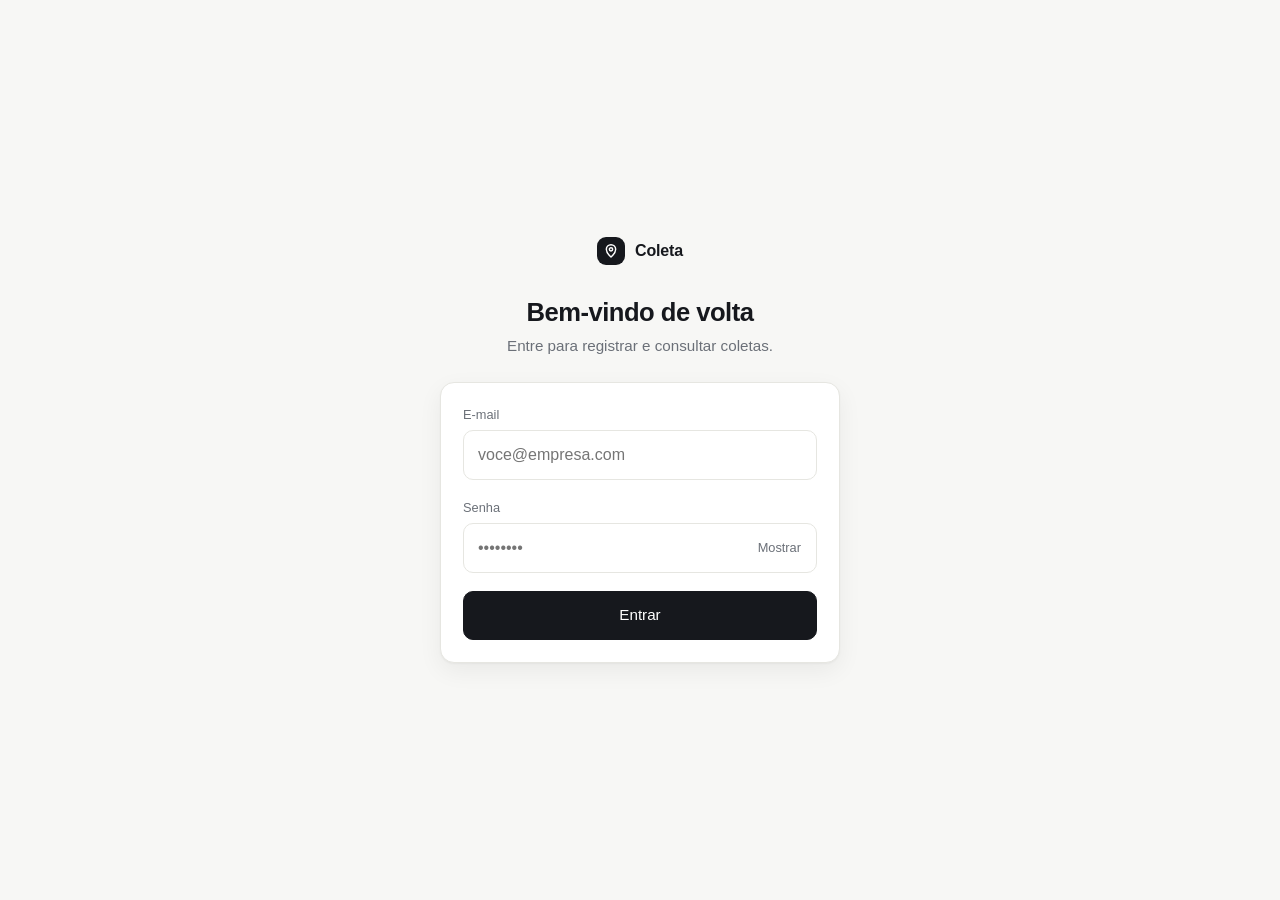
==== index.html @ 0e1c36cd "sistema web pra treinamento coleta de informaçoes de opperaçao de campo nas unidades" ====
<!DOCTYPE html>
<html lang="pt-BR">

<head>
    <meta charset="UTF-8" />
    <meta name="viewport" content="width=device-width, initial-scale=1.0, viewport-fit=cover" />
    <meta name="theme-color" content="#f7f7f5" />
    <title>Entrar · Coleta</title>
    <link rel="manifest" href="manifest.json" />
    <link rel="stylesheet" href="css/style.css" />
</head>

<body>
    <main class="login-wrap">
        <div class="login-box">
            <div class="brand">
                <span class="brand-mark"><svg viewBox="0 0 24 24" fill="none" stroke="currentColor" stroke-width="2.2" stroke-linecap="round" stroke-linejoin="round"><path d="M12 21s-7-6.2-7-11.5a7 7 0 0 1 14 0C19 14.800 12 21 12 21z"/><circle cx="12" cy="9.5" r="2.5"/></svg></span>
                Coleta
            </div>
            <h1>Bem-vindo de volta</h1>
            <p class="sub">Entre para registrar e consultar coletas.</p>

            <form id="formLogin" class="card" novalidate>
                <div id="erro" class="erro-msg" hidden></div>
                <div class="campo">
                    <label for="email">E-mail</label>
                    <input type="email" id="email" autocomplete="username" placeholder="voce@empresa.com" required />
                </div>
                <div class="campo">
                    <label for="senha">Senha</label>
                    <div class="pw">
                        <input type="password" id="senha" autocomplete="current-password" placeholder="••••••••" required />
                        <button type="button" id="verSenha">Mostrar</button>
                    </div>
                </div>
                <button type="submit" id="btnEntrar" class="btn primary block">Entrar</button>
            </form>
        </div>
    </main>

    <script src="js/common.js"></script>
    <script src="js/login.js"></script>
</body>

</html>
---- css/style.css ----
:root {
  --bg: #f7f7f5;
  --surface: #ffffff;
  --surface-2: #f1f1ee;
  --border: #e6e6e1;
  --text: #16181d;
  --muted: #6b7078;
  --primary: #16181d;
  --primary-text: #ffffff;
  --accent: #0d9488;
  --accent-soft: #e0f4f1;
  --warn: #b45309;
  --warn-soft: #fdf1dc;
  --danger: #b42318;
  --danger-soft: #fde8e6;
  --radius: 14px;
  --shadow: 0 1px 2px rgba(20, 20, 20, .04), 0 8px 24px rgba(20, 20, 20, .06);
  --font: "Inter", -apple-system, BlinkMacSystemFont, "Segoe UI", Roboto, sans-serif;
}

@media (prefers-color-scheme: dark) {
  :root {
    --bg: #0e0f12;
    --surface: #17181c;
    --surface-2: #1f2025;
    --border: #2a2c32;
    --text: #ececea;
    --muted: #8d9199;
    --primary: #ececea;
    --primary-text: #0e0f12;
    --accent: #2dd4bf;
    --accent-soft: #12302d;
    --warn: #f5b14a;
    --warn-soft: #34270f;
    --danger: #ff8a80;
    --danger-soft: #3a1714;
    --shadow: 0 1px 2px rgba(0, 0, 0, .4), 0 8px 24px rgba(0, 0, 0, .35);
  }
}

* { margin: 0; padding: 0; box-sizing: border-box; }

body {
  font-family: var(--font);
  background: var(--bg);
  color: var(--text);
  min-height: 100vh;
  line-height: 1.5;
  -webkit-font-smoothing: antialiased;
}

[hidden] { display: none !important; }

/* ---------- layout ---------- */
.app { max-width: 560px; margin: 0 auto; padding: 0 16px 48px; }
.app.wide { max-width: 1040px; }

.topbar {
  display: flex; align-items: center; justify-content: space-between;
  padding: 20px 0 16px; gap: 12px;
}
.brand { display: flex; align-items: center; gap: 10px; font-weight: 600; letter-spacing: -.01em; }
.brand-mark {
  width: 28px; height: 28px; border-radius: 9px; background: var(--primary);
  display: grid; place-items: center; color: var(--primary-text);
}
.brand-mark svg { width: 16px; height: 16px; }

.nav { display: flex; align-items: center; gap: 4px; }
.nav a, .nav button {
  font: inherit; font-size: .88rem; color: var(--muted); text-decoration: none;
  padding: 7px 12px; border-radius: 999px; border: 0; background: none; cursor: pointer;
}
.nav a:hover, .nav button:hover { background: var(--surface-2); color: var(--text); }
.nav a.ativo { background: var(--surface-2); color: var(--text); font-weight: 500; }

.page-head { margin: 8px 0 24px; }
.page-head h1 { font-size: 1.65rem; letter-spacing: -.02em; font-weight: 600; }
.page-head p { color: var(--muted); font-size: .95rem; margin-top: 2px; }

/* ---------- cards ---------- */
.card {
  background: var(--surface); border: 1px solid var(--border);
  border-radius: var(--radius); box-shadow: var(--shadow); padding: 22px;
}

/* ---------- chips ---------- */
.chip {
  display: inline-flex; align-items: center; gap: 6px; font-size: .75rem; font-weight: 500;
  padding: 4px 10px; border-radius: 999px; background: var(--surface-2); color: var(--muted);
}
.chip::before { content: ""; width: 6px; height: 6px; border-radius: 50%; background: currentColor; }
.chip.online, .chip.enviado { background: var(--accent-soft); color: var(--accent); }
.chip.offline, .chip.pendente { background: var(--warn-soft); color: var(--warn); }

/* ---------- forms ---------- */
.campo { margin-bottom: 18px; }
.campo label, .rotulo {
  display: block; font-size: .8rem; font-weight: 500; color: var(--muted); margin-bottom: 6px;
}
.campo label .opc { font-weight: 400; opacity: .7; }

input[type="text"], input[type="email"], input[type="password"], input[type="date"],
input[type="search"], select, textarea {
  width: 100%; font: inherit; font-size: 1rem; color: var(--text);
  background: var(--surface); border: 1px solid var(--border); border-radius: 10px;
  padding: 12px 14px; transition: border-color .15s, box-shadow .15s;
}
textarea { resize: vertical; min-height: 92px; }
input:focus, select:focus, textarea:focus {
  outline: none; border-color: var(--accent); box-shadow: 0 0 0 3px var(--accent-soft);
}
.grid-2 { display: grid; grid-template-columns: 1fr 1fr; gap: 12px; }
@media (max-width: 480px) { .grid-2 { grid-template-columns: 1fr; } }

/* ---------- buttons ---------- */
.btn {
  font: inherit; font-size: .95rem; font-weight: 500; cursor: pointer;
  display: inline-flex; align-items: center; justify-content: center; gap: 8px;
  padding: 12px 18px; border-radius: 10px; border: 1px solid var(--border);
  background: var(--surface); color: var(--text); text-decoration: none;
  transition: transform .1s, background .15s, opacity .15s;
}
.btn:hover { background: var(--surface-2); }
.btn:active { transform: scale(.98); }
.btn svg { width: 16px; height: 16px; flex: none; }
.btn.primary { background: var(--primary); color: var(--primary-text); border-color: var(--primary); }
.btn.primary:hover { opacity: .88; }
.btn.block { width: 100%; }
.btn:disabled { opacity: .5; cursor: not-allowed; }

/* ---------- localização ---------- */
.geo {
  display: flex; align-items: center; gap: 12px; padding: 12px 14px;
  border: 1px dashed var(--border); border-radius: 10px; background: var(--surface-2);
}
.geo.ok { border-style: solid; border-color: var(--accent); background: var(--accent-soft); }
.geo-info { flex: 1; min-width: 0; font-size: .88rem; }
.geo-info small { display: block; color: var(--muted); font-size: .78rem; }
.geo .btn { padding: 8px 12px; font-size: .85rem; }

/* ---------- fotos ---------- */
.dropzone {
  display: flex; flex-direction: column; align-items: center; gap: 4px; text-align: center;
  padding: 20px; border: 1px dashed var(--border); border-radius: 10px; cursor: pointer;
  color: var(--muted); font-size: .88rem; transition: background .15s, border-color .15s;
}
.dropzone:hover { background: var(--surface-2); border-color: var(--muted); }
.dropzone svg { width: 22px; height: 22px; }
.dropzone input { display: none; }
.preview { display: flex; flex-wrap: wrap; gap: 8px; margin-top: 10px; }
.preview .thumb { position: relative; }
.preview img { width: 72px; height: 72px; object-fit: cover; border-radius: 10px; border: 1px solid var(--border); display: block; }
.preview .thumb button {
  position: absolute; top: -6px; right: -6px; width: 20px; height: 20px; border-radius: 50%;
  border: 0; background: var(--primary); color: var(--primary-text); font-size: 12px; cursor: pointer; line-height: 1;
}

/* ---------- sincronização ---------- */
.sync {
  margin-top: 20px; display: flex; align-items: center; justify-content: space-between; gap: 12px;
  padding: 14px 18px; border-radius: var(--radius); border: 1px solid var(--border); background: var(--surface);
  font-size: .9rem; color: var(--muted);
}
.sync strong { color: var(--text); }

/* ---------- toast ---------- */
.toast {
  position: fixed; left: 50%; bottom: 24px; transform: translate(-50%, 20px); opacity: 0;
  background: var(--primary); color: var(--primary-text); padding: 11px 18px; border-radius: 999px;
  font-size: .88rem; box-shadow: var(--shadow); pointer-events: none; transition: all .25s; z-index: 50;
  max-width: calc(100vw - 32px);
}
.toast.show { opacity: 1; transform: translate(-50%, 0); }
.toast.erro { background: var(--danger); color: #fff; }

/* ---------- login ---------- */
.login-wrap { min-height: 100vh; display: grid; place-items: center; padding: 24px 16px; }
.login-box { width: 100%; max-width: 400px; }
.login-box .brand { justify-content: center; margin-bottom: 28px; }
.login-box h1 { font-size: 1.6rem; letter-spacing: -.02em; font-weight: 600; text-align: center; }
.login-box .sub { text-align: center; color: var(--muted); margin: 4px 0 24px; font-size: .95rem; }
.erro-msg { color: var(--danger); background: var(--danger-soft); padding: 10px 12px; border-radius: 10px; font-size: .86rem; margin-bottom: 16px; }
.pw { position: relative; }
.pw button {
  position: absolute; right: 8px; top: 50%; transform: translateY(-50%); border: 0; background: none;
  color: var(--muted); font: inherit; font-size: .8rem; cursor: pointer; padding: 6px 8px;
}

/* ---------- relatório ---------- */
.stats { display: grid; grid-template-columns: repeat(4, 1fr); gap: 12px; margin-bottom: 20px; }
@media (max-width: 720px) { .stats { grid-template-columns: repeat(2, 1fr); } }
.stat { background: var(--surface); border: 1px solid var(--border); border-radius: var(--radius); padding: 16px 18px; }
.stat span { font-size: .78rem; color: var(--muted); }
.stat strong { display: block; font-size: 1.7rem; font-weight: 600; letter-spacing: -.02em; margin-top: 2px; }

.filtros { display: grid; grid-template-columns: 2fr 1fr 1fr 1fr auto; gap: 10px; margin-bottom: 16px; align-items: center; }
@media (max-width: 860px) { .filtros { grid-template-columns: 1fr 1fr; } .filtros input[type="search"] { grid-column: 1 / -1; } }
.filtros input, .filtros select { padding: 10px 12px; font-size: .9rem; }

.tabela-wrap { overflow-x: auto; padding: 0; }
table { width: 100%; border-collapse: collapse; font-size: .9rem; }
th { text-align: left; font-weight: 500; font-size: .76rem; color: var(--muted); padding: 12px 16px; border-bottom: 1px solid var(--border); white-space: nowrap; }
td { padding: 14px 16px; border-bottom: 1px solid var(--border); vertical-align: middle; }
tbody tr:last-child td { border-bottom: 0; }
tbody tr:hover { background: var(--surface-2); }
td .sub { display: block; color: var(--muted); font-size: .78rem; }
td a { color: var(--accent); text-decoration: none; }
td a:hover { text-decoration: underline; }
.vazio { padding: 56px 16px; text-align: center; color: var(--muted); }
.vazio strong { display: block; color: var(--text); margin-bottom: 4px; }
.acoes-linha { display: flex; gap: 8px; }
.btn.sm { padding: 8px 12px; font-size: .82rem; }

/* ---------- detalhe (modal) ---------- */
.modal {
  position: fixed; inset: 0; z-index: 40; background: rgba(15, 15, 15, .45);
  display: flex; align-items: flex-end; justify-content: center; padding: 0; overflow-y: auto;
}
@media (min-width: 640px) { .modal { align-items: center; padding: 32px 16px; } }
.modal-card {
  width: 100%; max-width: 680px; max-height: 100%; overflow-y: auto;
  background: var(--surface); border: 1px solid var(--border); box-shadow: var(--shadow);
  border-radius: var(--radius) var(--radius) 0 0; padding: 22px;
}
@media (min-width: 640px) { .modal-card { border-radius: var(--radius); } }
.modal-head { display: flex; justify-content: space-between; align-items: flex-start; gap: 12px; margin-bottom: 18px; }
.modal-head h2 { font-size: 1.3rem; letter-spacing: -.02em; font-weight: 600; margin-bottom: 6px; }
.modal-card h3 { font-size: .78rem; font-weight: 500; color: var(--muted); margin: 22px 0 8px; }
.det-campos { display: grid; grid-template-columns: 1fr 1fr; gap: 14px 16px; }
@media (max-width: 480px) { .det-campos { grid-template-columns: 1fr; } }
.det-campos dt { font-size: .76rem; color: var(--muted); }
.det-campos dd { font-size: .95rem; }
.det-campos a { color: var(--accent); text-decoration: none; }
.det-campos small { color: var(--muted); }
.det-parecer { white-space: pre-wrap; background: var(--surface-2); border-radius: 10px; padding: 12px 14px; font-size: .95rem; }
.det-fotos { display: grid; grid-template-columns: repeat(auto-fill, minmax(140px, 1fr)); gap: 10px; }
.det-fotos img { width: 100%; aspect-ratio: 4 / 3; object-fit: cover; border-radius: 10px; border: 1px solid var(--border); cursor: zoom-in; }
.sem-fotos { color: var(--muted); font-size: .9rem; }
.zoom {
  position: fixed; inset: 0; z-index: 60; background: rgba(0, 0, 0, .88);
  display: grid; place-items: center; padding: 16px; cursor: zoom-out;
}
.zoom img { max-width: 100%; max-height: 100%; border-radius: 8px; }

/* ---------- detalhe: melhorias, ações e impressão ---------- */
.modal-head { position: sticky; top: -22px; z-index: 1; background: var(--surface); margin: -22px -22px 18px; padding: 22px 22px 14px; border-bottom: 1px solid var(--border); }
.btn-x { width: 34px; height: 34px; border-radius: 50%; border: 0; background: var(--surface-2); color: var(--text); font-size: 1.3rem; line-height: 1; cursor: pointer; flex: none; }
.btn-x:hover { opacity: .75; }
.modal-acoes { display: flex; gap: 10px; margin-top: 24px; padding-top: 18px; border-top: 1px solid var(--border); }
.modal-acoes .btn { flex: 1; }
.btn.whats { background: #1fa855; border-color: #1fa855; color: #fff; }
.btn.whats:hover { background: #198f48; }

@media print {
  :root { --bg: #fff; --surface: #fff; --surface-2: #f3f3f1; --border: #ddd; --text: #000; --muted: #555; --accent: #0d6f66; --accent-soft: #e0f4f1; --warn: #8a4300; --warn-soft: #fdf1dc; }
  body > *:not(#modal) { display: none !important; }
  .no-print { display: none !important; }
  .modal { position: static; display: block; background: none; padding: 0; overflow: visible; }
  .modal-card { max-width: none; max-height: none; overflow: visible; border: 0; box-shadow: none; padding: 0; border-radius: 0; }
  .modal-head { position: static; margin: 0 0 16px; padding: 0 0 12px; }
  .det-fotos { grid-template-columns: repeat(3, 1fr); }
  .det-fotos img { break-inside: avoid; }
}

/* ---------- mobile: relatório em cartões ---------- */
@media (max-width: 720px) {
  .app { padding: 0 14px 40px; }
  .nav a, .nav button { padding: 7px 10px; }

  .filtros { grid-template-columns: 1fr 1fr; }
  .filtros #btnPdf { grid-column: 1 / -1; }
  .filtros input[type="date"] { min-width: 0; }

  .card.tabela-wrap { background: none; border: 0; box-shadow: none; overflow: visible; }
  table, tbody { display: block; }
  thead { display: none; }

  tbody tr {
    display: grid; grid-template-columns: 1fr auto; gap: 4px 12px; align-items: center;
    background: var(--surface); border: 1px solid var(--border); border-radius: var(--radius);
    box-shadow: var(--shadow); padding: 16px; margin-bottom: 12px;
  }
  tbody tr:hover { background: var(--surface); }
  td { display: block; padding: 0; border: 0; }

  .c-unidade { grid-column: 1; grid-row: 1; font-weight: 600; font-size: 1.05rem; letter-spacing: -.01em; }
  .c-status { grid-column: 2; grid-row: 1; justify-self: end; }
  .c-cidade { grid-column: 1 / -1; grid-row: 2; color: var(--muted); font-size: .9rem; }
  .c-data { grid-column: 1; grid-row: 3; font-size: .85rem; margin-top: 6px; }
  .c-data .sub { display: inline; margin-left: 6px; }
  .c-local { grid-column: 2; grid-row: 3; justify-self: end; font-size: .82rem; margin-top: 6px; }
  .c-acoes { grid-column: 1 / -1; grid-row: 4; margin-top: 12px; }
  .acoes-linha .btn { flex: 1; padding: 10px 12px; font-size: .88rem; }

  .vazio { background: var(--surface); border: 1px solid var(--border); border-radius: var(--radius); }
}

/* ---------- rodapé: barra de navegação inferior (mobile) ---------- */
.bottom-nav { display: none; }

@media (max-width: 720px) {
  .topbar .nav { display: none; }
  .app { padding-bottom: calc(96px + env(safe-area-inset-bottom)); }

  .bottom-nav {
    display: grid; grid-template-columns: repeat(3, 1fr); gap: 4px;
    position: fixed; left: 12px; right: 12px; bottom: calc(10px + env(safe-area-inset-bottom)); z-index: 30;
    padding: 6px; border-radius: 20px; border: 1px solid var(--border);
    background: color-mix(in srgb, var(--surface) 88%, transparent);
    -webkit-backdrop-filter: blur(14px); backdrop-filter: blur(14px);
    box-shadow: 0 8px 28px rgba(20, 20, 20, .14);
  }
  .bottom-nav a, .bottom-nav button {
    display: flex; flex-direction: column; align-items: center; gap: 2px;
    padding: 8px 4px; border: 0; border-radius: 14px; background: none; cursor: pointer;
    font: inherit; font-size: .72rem; font-weight: 500; color: var(--muted); text-decoration: none;
    -webkit-tap-highlight-color: transparent; transition: background .15s, color .15s;
  }
  .bottom-nav svg { width: 22px; height: 22px; }
  .bottom-nav a.ativo { background: var(--surface-2); color: var(--text); }
  .bottom-nav a:active, .bottom-nav button:active { background: var(--surface-2); }

  .toast { bottom: calc(92px + env(safe-area-inset-bottom)); }
  .modal { z-index: 45; }
}

@media print { .bottom-nav { display: none !important; } }
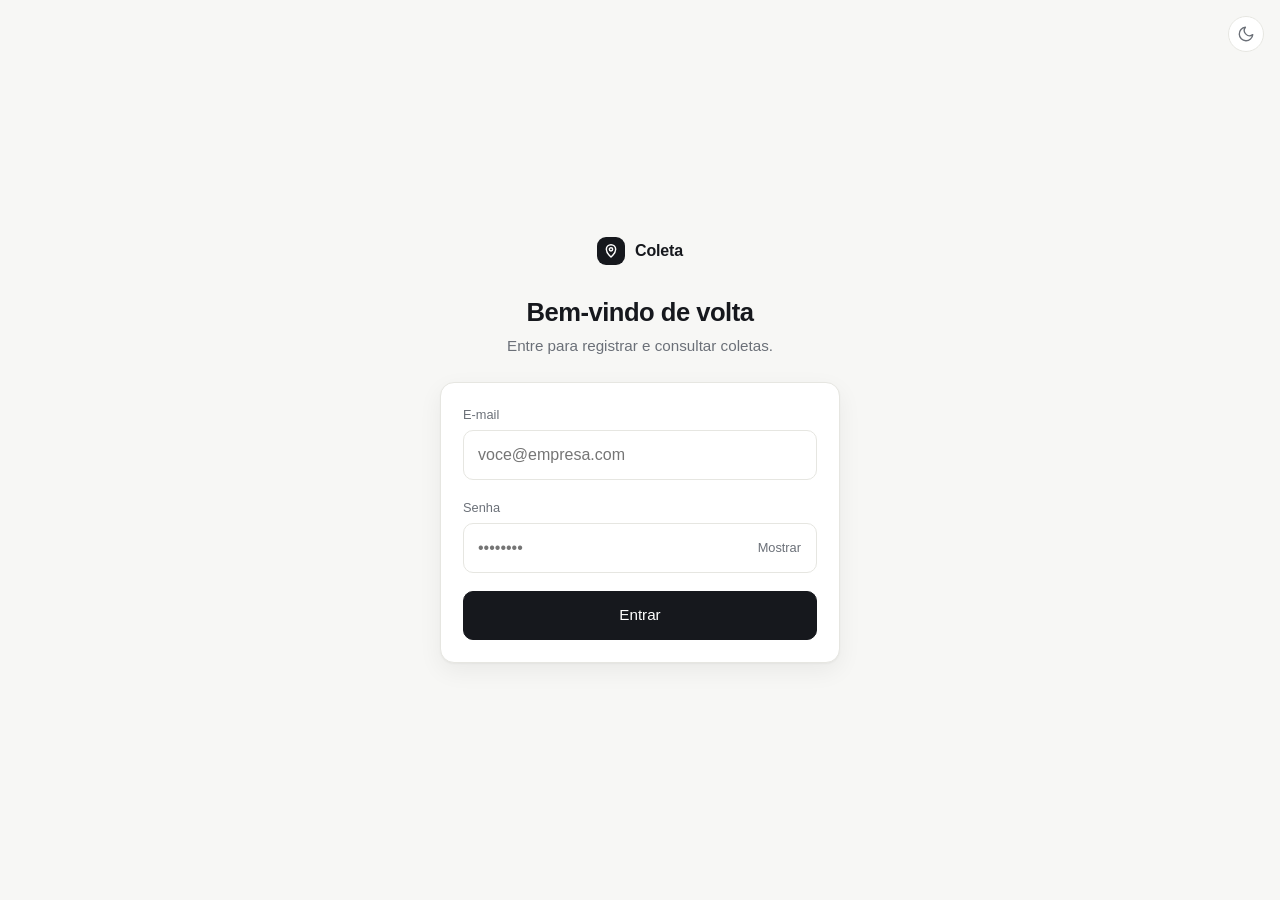
==== commit 96056788: "Adiciona botão de alternar tema claro/escuro O modo escuro seguia só o sistema. Agora há um botão no" ====
--- a/index.html
+++ b/index.html
@@ -8,9 +8,11 @@
     <title>Entrar · Coleta</title>
     <link rel="manifest" href="manifest.json" />
     <link rel="stylesheet" href="css/style.css" />
+    <script src="js/tema.js"></script>
 </head>
 
 <body>
+    <script>document.write(Tema.botao("flutuante"));</script>
     <main class="login-wrap">
         <div class="login-box">
             <div class="brand">
--- a/css/style.css
+++ b/css/style.css
@@ -1,4 +1,5 @@
 :root {
+  color-scheme: light;
   --bg: #f7f7f5;
   --surface: #ffffff;
   --surface-2: #f1f1ee;
@@ -19,7 +20,7 @@
 }
 
 @media (prefers-color-scheme: dark) {
-  :root {
+  :root:not([data-theme]) {
     --bg: #0e0f12;
     --surface: #17181c;
     --surface-2: #1f2025;
@@ -36,6 +37,25 @@
     --danger-soft: #3a1714;
     --shadow: 0 1px 2px rgba(0, 0, 0, .4), 0 8px 24px rgba(0, 0, 0, .35);
   }
+}
+
+:root[data-theme="dark"] {
+  --bg: #0e0f12;
+  --surface: #17181c;
+  --surface-2: #1f2025;
+  --border: #2a2c32;
+  --text: #ececea;
+  --muted: #8d9199;
+  --primary: #ececea;
+  --primary-text: #0e0f12;
+  --accent: #2dd4bf;
+  --accent-soft: #12302d;
+  --warn: #f5b14a;
+  --warn-soft: #34270f;
+  --danger: #ff8a80;
+  --danger-soft: #3a1714;
+  --shadow: 0 1px 2px rgba(0, 0, 0, .4), 0 8px 24px rgba(0, 0, 0, .35);
+  color-scheme: dark;
 }
 
 * { margin: 0; padding: 0; box-sizing: border-box; }
@@ -326,3 +346,18 @@
 }
 
 @media print { .bottom-nav { display: none !important; } }
+
+/* ---------- alternar tema ---------- */
+.btn-tema {
+  width: 36px; height: 36px; border-radius: 50%; border: 1px solid var(--border); background: var(--surface);
+  color: var(--muted); display: grid; place-items: center; cursor: pointer; flex: none;
+  transition: background .15s, color .15s;
+}
+.btn-tema:hover { background: var(--surface-2); color: var(--text); }
+.btn-tema svg { width: 18px; height: 18px; }
+.btn-tema .i-sol { display: none; }
+:root[data-theme="dark"] .btn-tema .i-sol { display: block; }
+:root[data-theme="dark"] .btn-tema .i-lua { display: none; }
+.topbar-dir { display: flex; align-items: center; gap: 8px; }
+.btn-tema.flutuante { position: fixed; top: 16px; right: 16px; z-index: 20; }
+@media print { .btn-tema { display: none !important; } }
